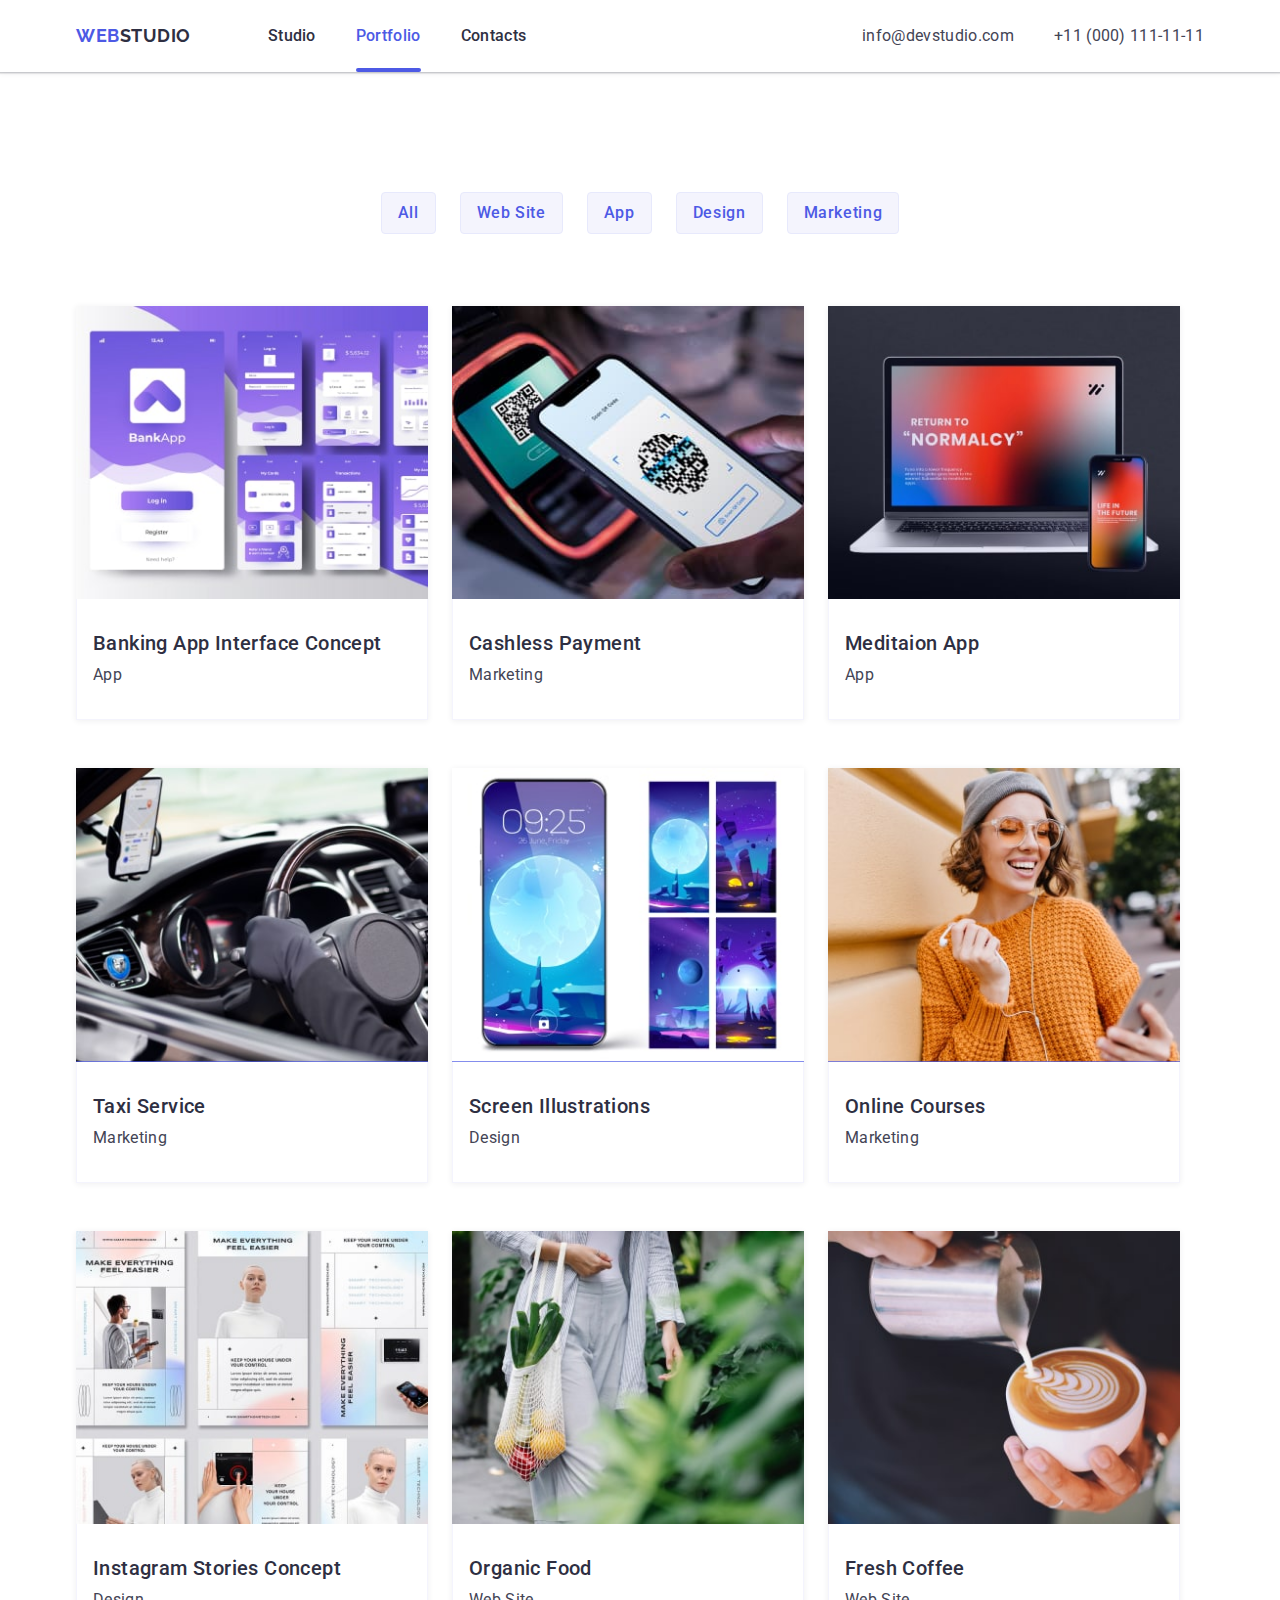
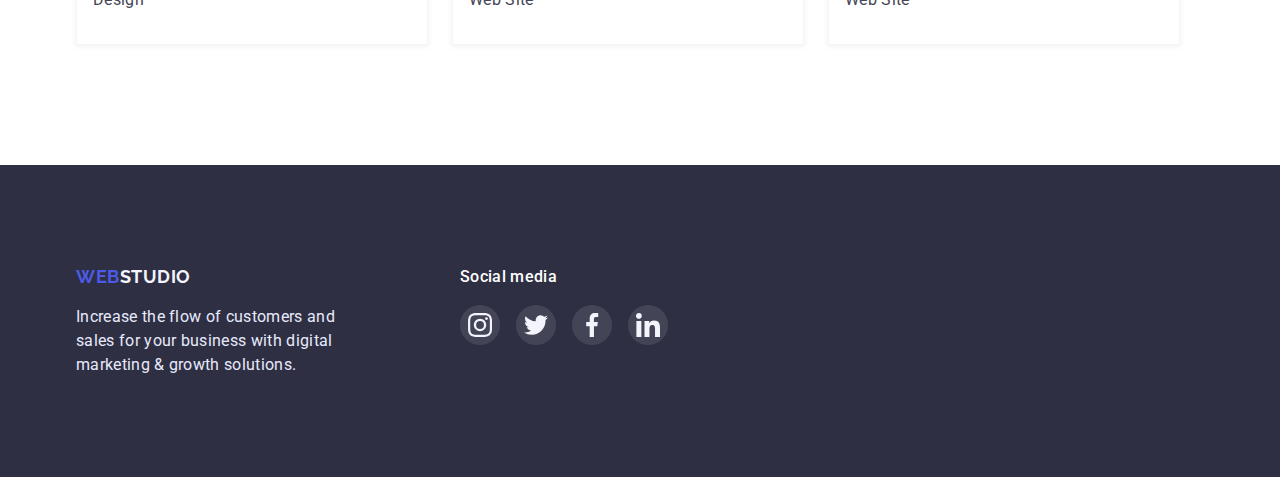
==== portfolio.html @ 23ae5c35 "Clonned" ====
<!DOCTYPE html>
<html lang="en">
  <head>
    <meta charset="UTF-8" />
    <meta http-equiv="X-UA-Compatible" content="IE=edge" />
    <meta name="viewport" content="width=device-width, initial-scale=1.0" />
    <title>Портфоліо</title>
    <link
      href="https://fonts.googleapis.com/css2?family=Raleway:wght@700&family=Roboto:wght@400;500;700;900&display=swap"
      rel="stylesheet"
    />
    <link
      rel="stylesheet"
      href="https://cdnjs.cloudflare.com/ajax/libs/modern-normalize/1.1.0/modern-normalize.min.css"
    />
    <link rel="stylesheet" href="./css/styles.css" />
  </head>
  <body>
    <header class="header">
      <div class="header-nav container">
        <nav class="main-nav">
          <a href="./index.html" class="logo"><span class="logo-web">WEB</span>STUDIO</a>
          <ul class="nav-list list">
            <li class="nav-item"><a class="link nav-link" href="./index.html">Studio</a></li>
            <li class="nav-item">
              <a class="link nav-link current" href="./portfolio.html">Portfolio</a>
            </li>
            <li class="nav-item"><a class="link nav-link" href="/">Contacts</a></li>
          </ul>
        </nav>

        <ul class="contact-list list">
          <li class="contact-item">
            <a class="contact-info link" href="mailto:info@devstudio.com">info@devstudio.com</a>
          </li>
          <li class="contact-item">
            <a class="contact-info link" href="tel:+11(000)1111111">+11 (000) 111-11-11</a>
          </li>
        </ul>
      </div>
    </header>

    <main>
      <h1 class="visually-hidden">Page Portfolio</h1>
      <section class="section">
        <div class="container">
          <h2 class="visually-hidden">Content</h2>
          <ul class="list filter-btns-list">
            <li class="filter-btns-item">
              <button type="button" class="btn filter-btn">All</button>
            </li>
            <li class="filter-btns-item">
              <button type="button" class="btn filter-btn">Web Site</button>
            </li>
            <li class="filter-btns-item">
              <button type="button" class="btn filter-btn">App</button>
            </li>
            <li class="filter-btns-item">
              <button type="button" class="btn filter-btn">Design</button>
            </li>
            <li class="filter-btns-item">
              <button type="button" class="btn filter-btn">Marketing</button>
            </li>
          </ul>
          <ul class="content-list list">
            <li class="content-item">
              <article class="content-product">
                <a href="#" class="content-link link">
                  <div class="content-thumb">
                    <img
                      width="360"
                      height="300"
                      src="./images/photo-1-min.jpg"
                      alt="Banking App Interface Concept"
                    />
                    <div class="content-overlay">
                      <div class="content-action">
                        <p class="description">
                          14 Stylish and User-Friendly App Design Concepts · Task Manager App ·
                          Calorie Tracker App · Exotic Fruit Ecommerce App · Cloud Storage App
                        </p>
                      </div>
                    </div>
                  </div>
                  <div class="content-thumb-description">
                    <h3 class="name">Banking App Interface Concept</h3>
                    <p class="description">App</p>
                  </div>
                </a>
              </article>
            </li>
            <li class="content-item">
              <a href="#" class="content-link link">
                <div class="content-thumb">
                  <img
                    width="360"
                    height="300"
                    src="./images/photo-2-min.jpg"
                    alt="Cashless Payment"
                  />
                  <div class="content-overlay">
                    <div class="content-action">
                      <p class="description">
                        14 Stylish and User-Friendly App Design Concepts · Task Manager App ·
                        Calorie Tracker App · Exotic Fruit Ecommerce App · Cloud Storage App
                      </p>
                    </div>
                  </div>
                </div>
                <div class="content-thumb-description">
                  <h3 class="name">Cashless Payment</h3>

                  <p class="description">Marketing</p>
                </div>
              </a>
            </li>
            <li class="content-item">
              <a href="#" class="content-link link">
                <div class="content-thumb">
                  <img
                    width="360"
                    height="300"
                    src="./images/photo-3-min.jpg"
                    alt=">Meditaion App"
                  />
                  <div class="content-overlay">
                    <div class="content-action">
                      <p class="description">
                        14 Stylish and User-Friendly App Design Concepts · Task Manager App ·
                        Calorie Tracker App · Exotic Fruit Ecommerce App · Cloud Storage App
                      </p>
                    </div>
                  </div>
                </div>
                <div class="content-thumb-description">
                  <h3 class="name">Meditaion App</h3>
                  <p class="description">App</p>
                </div>
              </a>
            </li>
            <li class="content-item">
              <a href="#" class="content-link link">
                <div class="content-thumb">
                  <img width="360" height="300" src="./images/photo-4-min.jpg" alt="Taxi Service" />
                  <div class="content-overlay">
                    <div class="content-action">
                      <p class="description">
                        14 Stylish and User-Friendly App Design Concepts · Task Manager App ·
                        Calorie Tracker App · Exotic Fruit Ecommerce App · Cloud Storage App
                      </p>
                    </div>
                  </div>
                </div>
                <div class="content-thumb-description">
                  <h3 class="name">Taxi Service</h3>
                  <p class="description">Marketing</p>
                </div>
              </a>
            </li>
            <li class="content-item">
              <a href="#" class="content-link link">
                <div class="content-thumb">
                  <img
                    width="360"
                    height="300"
                    src="./images/photo-5-min.jpg"
                    alt="Screen Illustrations"
                  />
                  <div class="content-overlay">
                    <div class="content-action">
                      <p class="description">
                        14 Stylish and User-Friendly App Design Concepts · Task Manager App ·
                        Calorie Tracker App · Exotic Fruit Ecommerce App · Cloud Storage App
                      </p>
                    </div>
                  </div>
                </div>
                <div class="content-thumb-description">
                  <h3 class="name">Screen Illustrations</h3>
                  <p class="description">Design</p>
                </div>
              </a>
            </li>
            <li class="content-item">
              <a href="#" class="content-link link">
                <div class="content-thumb">
                  <img
                    width="360"
                    height="300"
                    src="./images/photo-6-min.jpg"
                    alt="Online Courses"
                  />
                  <div class="content-overlay">
                    <div class="content-action">
                      <p class="description">
                        14 Stylish and User-Friendly App Design Concepts · Task Manager App ·
                        Calorie Tracker App · Exotic Fruit Ecommerce App · Cloud Storage App
                      </p>
                    </div>
                  </div>
                </div>
                <div class="content-thumb-description">
                  <h3 class="name">Online Courses</h3>
                  <p class="description">Marketing</p>
                </div>
              </a>
            </li>
            <li class="content-item">
              <a href="#" class="content-link link">
                <div class="content-thumb">
                  <img
                    width="360"
                    height="300"
                    src="./images/photo-7-min.jpg"
                    alt="Instagram Stories Concept"
                  />
                  <div class="content-overlay">
                    <div class="content-action">
                      <p class="description">
                        14 Stylish and User-Friendly App Design Concepts · Task Manager App ·
                        Calorie Tracker App · Exotic Fruit Ecommerce App · Cloud Storage App
                      </p>
                    </div>
                  </div>
                </div>
                <div class="content-thumb-description">
                  <h3 class="name">Instagram Stories Concept</h3>
                  <p class="description">Design</p>
                </div>
              </a>
            </li>
            <li class="content-item">
              <a href="#" class="content-link link">
                <div class="content-thumb">
                  <img width="360" height="300" src="./images/photo-8-min.jpg" alt="Organic Food" />
                  <div class="content-overlay">
                    <div class="content-action">
                      <p class="description">
                        14 Stylish and User-Friendly App Design Concepts · Task Manager App ·
                        Calorie Tracker App · Exotic Fruit Ecommerce App · Cloud Storage App
                      </p>
                    </div>
                  </div>
                </div>
                <div class="content-thumb-description">
                  <h3 class="name">Organic Food</h3>
                  <p class="description">Web Site</p>
                </div>
              </a>
            </li>
            <li class="content-item">
              <a href="#" class="content-link link">
                <div class="content-thumb">
                  <img width="360" height="300" src="./images/photo-9-min.jpg" alt="Fresh Coffee" />
                  <div class="content-overlay">
                    <div class="content-action">
                      <p class="description">
                        14 Stylish and User-Friendly App Design Concepts · Task Manager App ·
                        Calorie Tracker App · Exotic Fruit Ecommerce App · Cloud Storage App
                      </p>
                    </div>
                  </div>
                </div>
                <div class="content-thumb-description">
                  <h3 class="name">Fresh Coffee</h3>
                  <p class="description">Web Site</p>
                </div>
              </a>
            </li>
          </ul>
        </div>
      </section>
    </main>

    <footer class="footer">
      <div class="container">
        <div class="footer-box">
          <div class="footer-thumb">
            <a href="./index.html" class="logo-footer"><span class="logo-web">WEB</span>STUDIO</a>
            <p class="description">
              Increase the flow of customers and sales for your business with digital marketing &
              growth solutions.
            </p>
          </div>
          <div class="footer-box-soc">
            <h3 class="footer-soc-title description">Social media</h3>
            <ul class="footer-soc-list list">
              <li class="footer-soc-item">
                <a href="" class="icon-link footer-icon-link"
                  ><svg class="footer-soc-icon">
                    <use href="./images/icons.svg#icon-instagram"></use></svg
                ></a>
              </li>
              <li class="footer-soc-item">
                <a href="" class="icon-link footer-icon-link"
                  ><svg class="footer-soc-icon">
                    <use href="./images/icons.svg#icon-twitter"></use></svg
                ></a>
              </li>
              <li class="footer-soc-item">
                <a href="" class="icon-link footer-icon-link"
                  ><svg class="footer-soc-icon">
                    <use href="./images/icons.svg#icon-facebook"></use></svg
                ></a>
              </li>
              <li class="footer-soc-item">
                <a href="" class="icon-link footer-icon-link"
                  ><svg class="footer-soc-icon">
                    <use href="./images/icons.svg#icon-linkedin"></use></svg
                ></a>
              </li>
            </ul>
          </div>
        </div>
      </div>
    </footer>
  </body>
</html>
---- css/styles.css ----
/* ------Common stylesheet------- */
:root {
  --color-primary-white: #ffffff;
  --color-text: #434455;
  --color-dark: #2e2f42;
  --color-primary-brand: #4d5ae5;
  --color-accent-brand: #404bbf;
  --color-light: #f4f4fd;
  --color-accent: #e7e9fc;
  --color-success: #31d0aa;
  --color-light-slate: #8e8f99;
  --color-modal: #fcfcfc;
  --color-backdrop: rgba(46, 47, 66, 0.4);

  --font-weight-main: 500;
  --font-size-main: 16px;
  --line-height-main: 1.5;
  --letter-spacing-main: 0.02em;
  --card-set-gap: 24px;

  --cubick-bezier: cubic-bezier(0.4, 0, 0.2, 1);
}

html {
  box-sizing: border-box;
}

body {
  font-family: 'Roboto', sans-serif;
  font-size: var(--font-size-main);
  line-height: var(--line-height-main);
  color: var(--color-text);
  background-color: var(--color-primary-white);
}

img {
  display: block;
  max-width: 100%;
  height: auto;
}

.container {
  text-align: center;
  max-width: 1158px;
  margin: 0 auto;
  padding-left: 15px;
  padding-right: 15px;
}

.section {
  padding: 120px 0px;
}

.section.no-padding {
  padding-top: 0;
  padding-bottom: 0;
}

.list {
  margin: 0;
  padding: 0;
  list-style: none;
}

.link {
  font-weight: var(--font-weight-main);
  letter-spacing: var(--letter-spacing-main);
  color: var(--color-dark);
  text-decoration: none;
}

.icon-link {
  width: 100%;
  height: 100%;

  display: flex;
  align-items: center;
  justify-content: center;

  color: var(--color-light);

  border-radius: 50%;
  text-decoration: none;
}

.btn {
  display: inline-block;
  font-family: inherit;
  cursor: pointer;
  font-weight: var(--font-weight-main);
  font-size: var(--font-size-main);
  letter-spacing: 0.04em;
  border-radius: 4px;
  border: 1px solid transparent;

  transition-property: background-color, box-shadow, color, border;
  transition-duration: 250ms;
  transition-timing-function: var(--cubick-bezier);
}

.visually-hidden {
  position: absolute;
  width: 1px;
  height: 1px;
  margin: -1px;
  border: 0;
  padding: 0;

  white-space: nowrap;
  clip-path: inset(100%);
  clip: rect(0 0 0 0);
  overflow: hidden;
}

.title {
  margin-top: 0;
  margin-bottom: 0;
  font-weight: var(--font-weight-main);
  font-size: 36px;
  line-height: 1.11;
  text-align: center;
  letter-spacing: var(--letter-spacing-main);
  color: var(--color-dark);
  text-transform: capitalize;
}

.name {
  margin-top: 0;
  margin-bottom: 8px;
  font-weight: var(--font-weight-main);
  font-size: 20px;
  line-height: 1.2;
  letter-spacing: var(--letter-spacing-main);
  color: var(--color-dark);
}

.description {
  margin-top: 0;
  margin-bottom: 0;
  font-weight: 400;
  letter-spacing: var(--letter-spacing-main);
  color: var(--color-text);
}

h2.title {
  margin-bottom: 72px;
}

/* ---Logo section--- */
.header {
  background-color: var(--color-primary-white);

  box-shadow: 0px 2px 1px rgba(46, 47, 66, 0.08), 0px 1px 1px rgba(46, 47, 66, 0.16),
    0px 1px 6px rgba(46, 47, 66, 0.08);
}

.header-nav {
  display: flex;
  align-items: center;
}

.main-nav {
  display: flex;
  align-items: center;
}

.logo,
.logo-footer {
  display: block;
  margin-right: 77px;

  color: var(--color-dark);
  font-family: 'Raleway', sans-serif;
  font-weight: 700;
  font-size: 18px;
  line-height: 1.33;
  letter-spacing: 0.03em;
  text-decoration: none;
}
.logo-web {
  color: var(--color-primary-brand);
}

a.logo {
  padding-top: var(--card-set-gap);
  padding-bottom: var(--card-set-gap);
}

.nav-list {
  display: flex;
}

.nav-item:not(:last-child) {
  margin-right: 40px;
}

.nav-link {
  position: relative;
  display: block;

  padding-top: var(--card-set-gap);
  padding-bottom: var(--card-set-gap);
  transition: color 250ms var(--cubick-bezier);
}

.nav-link:hover,
.nav-link:focus {
  color: inherit;
}

.nav-link:active {
  color: var(--color-primary-brand);
}

.nav-link.current {
  color: var(--color-primary-brand);
}

.nav-link.current::after {
  content: '';
  position: absolute;

  left: 0;
  bottom: 0;

  width: 100%;
  height: 4px;

  background: var(--color-primary-brand);
  border-radius: 2px;
  pointer-events: none;
}

.contact-list {
  display: flex;
  margin-left: auto;
}

.contact-item:not(:last-child) {
  margin-right: 40px;
}

.contact-info {
  font-weight: inherit;
  color: inherit;
  transition: color 250ms var(--cubick-bezier);
}

.contact-info:hover,
.contact-info:focus {
  color: var(--color-primary-brand);
}

/* ---Hero section--- */

.hero {
  padding-top: 192px;
  padding-bottom: 192px;
  text-align: center;
}

.overlay {
  max-width: 1440px;
  height: 600px;
  margin-left: auto;
  margin-right: auto;

  background-color: var(--color-dark);
  background-image: linear-gradient(to top left, #2e2f42b3, #2e2f42b3),
    url(../images/header-backgraund.jpg);
  background-repeat: no-repeat;
  background-position: center;
  background-size: cover;
}

.hero-title.title {
  margin-bottom: 48px;
  font-size: 56px;
  line-height: 1.07;
  text-transform: none;
  color: var(--color-primary-white);
}

.hero-btn {
  line-height: 1.18;
  color: var(--color-primary-white);
  background-color: var(--color-primary-brand);
  box-shadow: 0px 4px 4px rgba(0, 0, 0, 0.15);
  padding: 16px 32px;
  min-width: 170px;
  border: 0;
}

.hero-btn:hover,
.hero-btn:focus {
  box-shadow: 0px 2px 1px rgba(46, 47, 66, 0.08), 0px 1px 1px rgba(46, 47, 66, 0.16),
    0px 1px 6px rgba(46, 47, 66, 0.08);
}

.hero-btn:active {
  background-color: var(--color-accent-brand);
  box-shadow: 0px 4px 4px rgba(0, 0, 0, 0.15);
  transition: none;
}

/* Modal section */

.backdrop {
  position: fixed;

  top: 0;
  left: 0;
  width: 100%;
  height: 100%;

  background-color: var(--color-backdrop);
  opacity: 1;
  transition: opacity 250ms var(--cubick-bezier);
}

.backdrop.is-hidden {
  opacity: 0;
  pointer-events: none;
  visibility: hidden;
}

.backdrop.is-hidden .modal {
  transform: translate(-50%, -50%) scale(1.1);
}

.modal {
  position: absolute;
  top: 50%;
  left: 50%;

  min-width: 408px;
  min-height: 576px;

  background-color: var(--color-modal);
  box-shadow: 0px 1px 1px rgba(0, 0, 0, 0.14), 0px 1px 3px rgba(0, 0, 0, 0.12),
    0px 2px 1px rgba(0, 0, 0, 0.2);
  border-radius: 4px;

  transform: translate(-50%, -50%) scale(1);
  transition: transform 250ms var(--cubick-bezier);
}

.btn-close {
  position: absolute;
  top: 24px;
  right: 24px;

  display: flex;
  justify-content: center;
  align-items: center;

  width: 24px;
  height: 24px;

  border-radius: 50%;
  border: 1px solid rgba(0, 0, 0, 0.1);
  background-color: var(--color-accent);
}

.modal-close-btn {
  width: 8px;
  height: 8px;
  --color-modal-close-btn: #000000;
}
/* ---Features Section--- */

.features-list {
  display: flex;
}

.features-item {
  width: 264px;
  text-align: left;
}

.features-item:not(:last-child) {
  margin-right: var(--card-set-gap);
}

.features-thumb {
  display: flex;
  width: 264px;
  height: 112px;
  background-color: var(--color-light);
  justify-content: center;
  align-items: center;

  margin-bottom: 8px;
}

.features-icon {
  width: 64px;
  height: 64px;
  --color1: var(--color-dark);
  --color2: var(--color-primary-brand);
}

/* ---Product section--- */
.product.section {
  padding-top: 0px;
}

.product-list {
  display: flex;
}

.product-item + .product-item:not(:nth-child(4)) {
  margin-left: var(--card-set-gap);
}

/* ---Team section--- */

.team {
  background-color: var(--color-light);
}

.team-list {
  display: flex;
}

.team-item {
  background-color: var(--color-primary-white);
  box-shadow: 0px 1px 6px rgba(46, 47, 66, 0.08), 0px 1px 1px rgba(46, 47, 66, 0.16),
    0px 2px 1px rgba(46, 47, 66, 0.08);
  border-radius: 0px 0px 4px 4px;

  flex-basis: calc(100% / 4 - var(--card-set-gap));
}

.team-item:not(:nth-child(4n + 1)) {
  margin-left: var(--card-set-gap);
}

.team-thumb {
  padding-top: 32px;
  padding-bottom: 32px;
}

.team-thumb > .description {
  margin-bottom: 8px;
}

.team-soc-list {
  display: flex;
  padding: 4px 16px;
}

.team-soc-item {
  width: 40px;
  height: 40px;
}

.team-soc-item:not(:last-child) {
  margin-right: var(--card-set-gap);
}

.team-soc-link {
  background-color: #4d5ae5;
}

.team-soc-icon {
  width: 16px;
  height: 16px;
  fill: currentColor;
}

/* ---Customers section--- */

.container > .title {
  font-weight: 700;
  letter-spacing: 0.03em;
}

.customers-list {
  display: flex;
}

.customers-item {
  width: 168px;
  height: 88px;
}

.customers-item:not(:last-child) {
  margin-right: var(--card-set-gap);
}

.customers-icon-link.icon-link {
  border: 1px solid var(--color-light-slate);
  border-radius: 4px;

  background-color: var(--color-primary-white);
  color: var(--color-light-slate);
}

.customers-icon {
  fill: currentColor;
}

.customers-icon-link {
  transition: color 250ms var(--cubick-bezier), background-color 250ms var(--cubick-bezier);
}

.customers-icon-link:hover,
.customers-icon-link:focus {
  color: var(--color-primary-brand);
  border-color: var(--color-primary-brand);
}

/* ---Footer section--- */

.footer {
  padding-top: 100px;
  padding-bottom: 100px;
  background-color: var(--color-dark);
}

.footer-box {
  display: flex;
}

.footer-thumb {
  max-width: 264px;
  text-align: left;
}

.logo-footer {
  margin-bottom: 16px;
  color: var(--color-light);
}

.footer-thumb > .description {
  color: var(--color-accent);
  text-align: left;
}

.footer-box-soc {
  margin-left: 120px;
  width: 208px;
  height: 80px;
}

.footer-soc-title.description {
  font-weight: var(--font-weight-main);
  font-size: inherit;
  margin-bottom: 16px;
  text-align: left;

  color: var(--color-primary-white);
}

.footer-soc-list {
  display: flex;
}

.footer-soc-item {
  width: 40px;
  height: 40px;
}

.footer-soc-item:not(:last-child) {
  margin-right: 16px;
}

.footer-icon-link {
  background-color: rgba(255, 255, 255, 0.1);
  transition: background-color 250ms var(--cubick-bezier);
}

.footer-icon-link:hover,
.footer-icon-link:focus {
  background-color: var(--color-success);
}

.footer-soc-icon {
  width: 24px;
  height: 24px;
  fill: currentColor;
}

/* ---Portfolio.html stylesheet--- */

.section.contentn {
  padding-top: 96px;
}

.filter-btns-list {
  display: flex;
  justify-content: center;
  margin-bottom: 72px;
}

.filter-btns-item:not(:last-child) {
  margin-right: var(--card-set-gap);
}

.filter-btn.btn {
  line-height: var(--line-height-main);
  color: var(--color-primary-brand);
  background-color: var(--color-light);
  border-color: var(--color-accent);
  padding: 8px 16px;
}

.filter-btn.btn:hover,
.filter-btn.btn:focus {
  color: var(--color-primary-white);
  background-color: var(--color-primary-brand);
  box-shadow: 0px 3px 1px rgba(0, 0, 0, 0.1), 0px 2px 1px rgba(0, 0, 0, 0.08),
    0px 2px 2px rgba(0, 0, 0, 0.12);
  border: 1px solid transparent;
}

.content-list {
  display: flex;
  flex-wrap: wrap;
}

.content-item {
  margin-right: var(--card-set-gap);
  margin-bottom: 48px;
  flex-basis: calc(100% / 3 - var(--card-set-gap));
  background-color: var(--color-primary-white);
  box-shadow: 0px 1px 6px rgba(46, 47, 66, 0.08);

  transition: 250ms box-shadow var(--cubick-bezier);
}

.content-item:nth-child(3n) {
  margin-right: 0;
}

.content-item:nth-last-child(-n + 3) {
  margin-bottom: 0;
}

.content-item:hover,
.content-item:focus {
  box-shadow: 0px 2px 1px rgba(46, 47, 66, 0.08), 0px 1px 1px rgba(46, 47, 66, 0.16),
    0px 1px 6px rgba(46, 47, 66, 0.08);
}

.content-link {
  display: block;
}

.content-thumb-description {
  padding: 32px 16px;
  text-align: left;

  border: 0.5px solid var(--color-light);
  border-top: none;
}

.content-thumb {
  position: relative;
  overflow: hidden;
}

.content-overlay {
  position: absolute;

  width: 100%;
  height: 100%;
  bottom: 0;
  left: 0;

  background-color: var(--color-primary-brand);

  transform: translateY(100%);
  transition: transform 250ms var(--cubick-bezier);
}

.content-action {
  position: absolute;
  bottom: 0;
  left: 0;
  width: 100%;
  height: 100%;
}

.content-action > .description {
  color: var(--color-light);
  text-align: left;
  padding-left: 32px;
  padding-top: 40px;
  padding-right: 32px;
}

.content-item:hover .content-overlay,
.content-item:focus .content-overlay {
  transform: translateY(0);
}
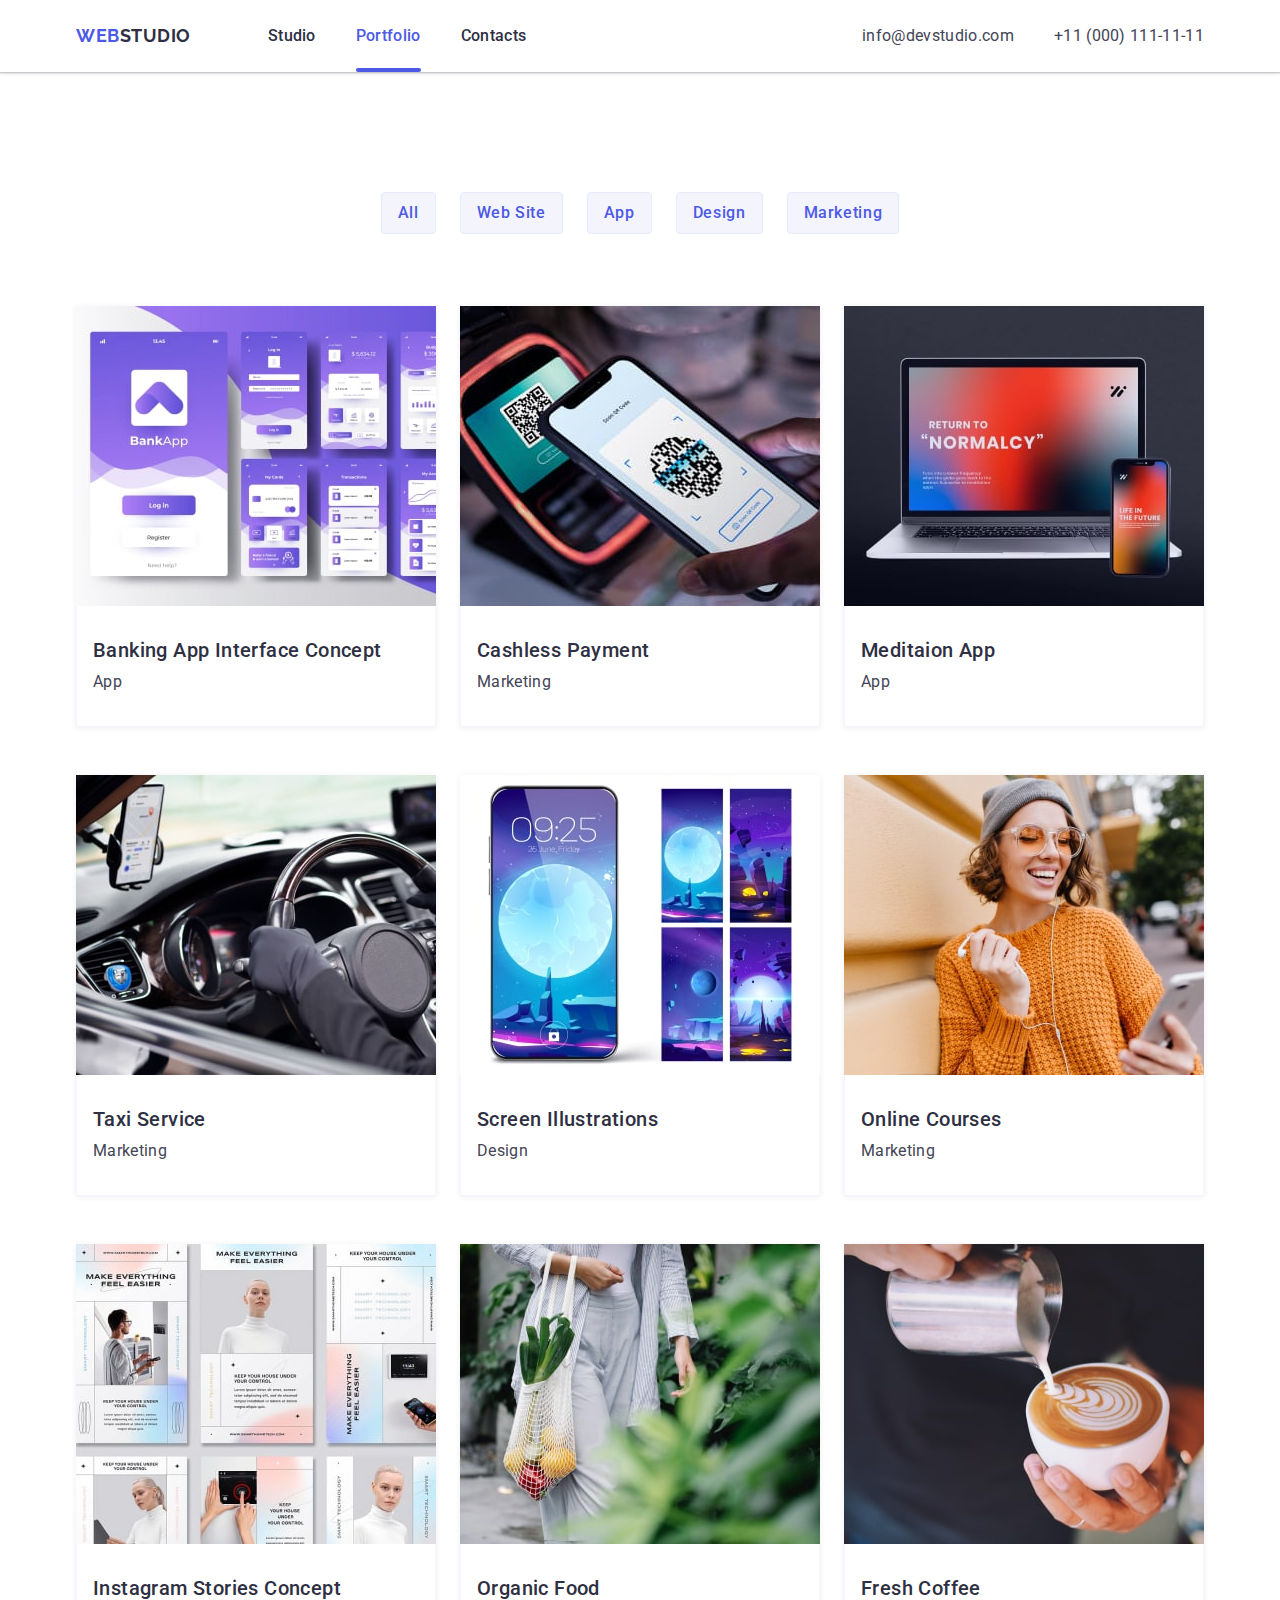
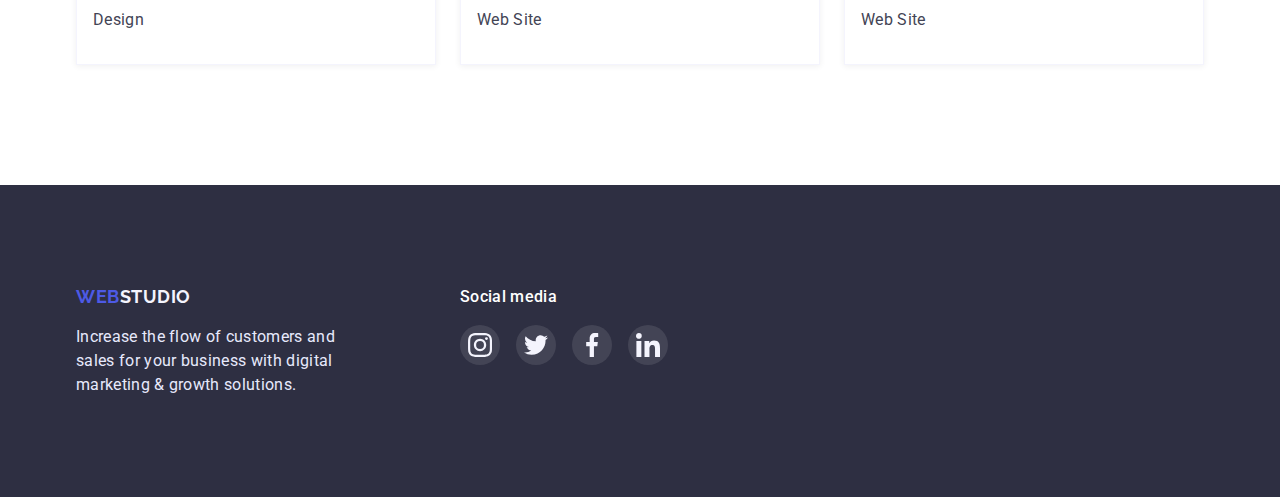
==== commit 14bb5db3: "some fixes" ====
--- a/portfolio.html
+++ b/portfolio.html
@@ -74,38 +74,34 @@
                       alt="Banking App Interface Concept"
                     />
                     <div class="content-overlay">
-                      <div class="content-action">
-                        <p class="description">
-                          14 Stylish and User-Friendly App Design Concepts · Task Manager App ·
-                          Calorie Tracker App · Exotic Fruit Ecommerce App · Cloud Storage App
-                        </p>
-                      </div>
-                    </div>
-                  </div>
-                  <div class="content-thumb-description">
-                    <h3 class="name">Banking App Interface Concept</h3>
-                    <p class="description">App</p>
-                  </div>
-                </a>
-              </article>
-            </li>
-            <li class="content-item">
-              <a href="#" class="content-link link">
-                <div class="content-thumb">
-                  <img
-                    width="360"
-                    height="300"
-                    src="./images/photo-2-min.jpg"
-                    alt="Cashless Payment"
-                  />
-                  <div class="content-overlay">
-                    <div class="content-action">
                       <p class="description">
                         14 Stylish and User-Friendly App Design Concepts · Task Manager App ·
                         Calorie Tracker App · Exotic Fruit Ecommerce App · Cloud Storage App
                       </p>
                     </div>
                   </div>
+                  <div class="content-thumb-description">
+                    <h3 class="name">Banking App Interface Concept</h3>
+                    <p class="description">App</p>
+                  </div>
+                </a>
+              </article>
+            </li>
+            <li class="content-item">
+              <a href="#" class="content-link link">
+                <div class="content-thumb">
+                  <img
+                    width="360"
+                    height="300"
+                    src="./images/photo-2-min.jpg"
+                    alt="Cashless Payment"
+                  />
+                  <div class="content-overlay">
+                    <p class="description">
+                      14 Stylish and User-Friendly App Design Concepts · Task Manager App · Calorie
+                      Tracker App · Exotic Fruit Ecommerce App · Cloud Storage App
+                    </p>
+                  </div>
                 </div>
                 <div class="content-thumb-description">
                   <h3 class="name">Cashless Payment</h3>
@@ -124,12 +120,10 @@
                     alt=">Meditaion App"
                   />
                   <div class="content-overlay">
-                    <div class="content-action">
-                      <p class="description">
-                        14 Stylish and User-Friendly App Design Concepts · Task Manager App ·
-                        Calorie Tracker App · Exotic Fruit Ecommerce App · Cloud Storage App
-                      </p>
-                    </div>
+                    <p class="description">
+                      14 Stylish and User-Friendly App Design Concepts · Task Manager App · Calorie
+                      Tracker App · Exotic Fruit Ecommerce App · Cloud Storage App
+                    </p>
                   </div>
                 </div>
                 <div class="content-thumb-description">
@@ -143,12 +137,10 @@
                 <div class="content-thumb">
                   <img width="360" height="300" src="./images/photo-4-min.jpg" alt="Taxi Service" />
                   <div class="content-overlay">
-                    <div class="content-action">
-                      <p class="description">
-                        14 Stylish and User-Friendly App Design Concepts · Task Manager App ·
-                        Calorie Tracker App · Exotic Fruit Ecommerce App · Cloud Storage App
-                      </p>
-                    </div>
+                    <p class="description">
+                      14 Stylish and User-Friendly App Design Concepts · Task Manager App · Calorie
+                      Tracker App · Exotic Fruit Ecommerce App · Cloud Storage App
+                    </p>
                   </div>
                 </div>
                 <div class="content-thumb-description">
@@ -167,12 +159,10 @@
                     alt="Screen Illustrations"
                   />
                   <div class="content-overlay">
-                    <div class="content-action">
-                      <p class="description">
-                        14 Stylish and User-Friendly App Design Concepts · Task Manager App ·
-                        Calorie Tracker App · Exotic Fruit Ecommerce App · Cloud Storage App
-                      </p>
-                    </div>
+                    <p class="description">
+                      14 Stylish and User-Friendly App Design Concepts · Task Manager App · Calorie
+                      Tracker App · Exotic Fruit Ecommerce App · Cloud Storage App
+                    </p>
                   </div>
                 </div>
                 <div class="content-thumb-description">
@@ -191,12 +181,10 @@
                     alt="Online Courses"
                   />
                   <div class="content-overlay">
-                    <div class="content-action">
-                      <p class="description">
-                        14 Stylish and User-Friendly App Design Concepts · Task Manager App ·
-                        Calorie Tracker App · Exotic Fruit Ecommerce App · Cloud Storage App
-                      </p>
-                    </div>
+                    <p class="description">
+                      14 Stylish and User-Friendly App Design Concepts · Task Manager App · Calorie
+                      Tracker App · Exotic Fruit Ecommerce App · Cloud Storage App
+                    </p>
                   </div>
                 </div>
                 <div class="content-thumb-description">
@@ -215,12 +203,10 @@
                     alt="Instagram Stories Concept"
                   />
                   <div class="content-overlay">
-                    <div class="content-action">
-                      <p class="description">
-                        14 Stylish and User-Friendly App Design Concepts · Task Manager App ·
-                        Calorie Tracker App · Exotic Fruit Ecommerce App · Cloud Storage App
-                      </p>
-                    </div>
+                    <p class="description">
+                      14 Stylish and User-Friendly App Design Concepts · Task Manager App · Calorie
+                      Tracker App · Exotic Fruit Ecommerce App · Cloud Storage App
+                    </p>
                   </div>
                 </div>
                 <div class="content-thumb-description">
@@ -234,12 +220,10 @@
                 <div class="content-thumb">
                   <img width="360" height="300" src="./images/photo-8-min.jpg" alt="Organic Food" />
                   <div class="content-overlay">
-                    <div class="content-action">
-                      <p class="description">
-                        14 Stylish and User-Friendly App Design Concepts · Task Manager App ·
-                        Calorie Tracker App · Exotic Fruit Ecommerce App · Cloud Storage App
-                      </p>
-                    </div>
+                    <p class="description">
+                      14 Stylish and User-Friendly App Design Concepts · Task Manager App · Calorie
+                      Tracker App · Exotic Fruit Ecommerce App · Cloud Storage App
+                    </p>
                   </div>
                 </div>
                 <div class="content-thumb-description">
@@ -253,12 +237,10 @@
                 <div class="content-thumb">
                   <img width="360" height="300" src="./images/photo-9-min.jpg" alt="Fresh Coffee" />
                   <div class="content-overlay">
-                    <div class="content-action">
-                      <p class="description">
-                        14 Stylish and User-Friendly App Design Concepts · Task Manager App ·
-                        Calorie Tracker App · Exotic Fruit Ecommerce App · Cloud Storage App
-                      </p>
-                    </div>
+                    <p class="description">
+                      14 Stylish and User-Friendly App Design Concepts · Task Manager App · Calorie
+                      Tracker App · Exotic Fruit Ecommerce App · Cloud Storage App
+                    </p>
                   </div>
                 </div>
                 <div class="content-thumb-description">
--- a/css/styles.css
+++ b/css/styles.css
@@ -1,6 +1,7 @@
 /* ------Common stylesheet------- */
 :root {
   --color-primary-white: #ffffff;
+  --color-primary-black: #000000;
   --color-text: #434455;
   --color-dark: #2e2f42;
   --color-primary-brand: #4d5ae5;
@@ -16,9 +17,10 @@
   --font-size-main: 16px;
   --line-height-main: 1.5;
   --letter-spacing-main: 0.02em;
+
   --card-set-gap: 24px;
 
-  --cubick-bezier: cubic-bezier(0.4, 0, 0.2, 1);
+  --anim-main: 250ms cubic-bezier(0.4, 0, 0.2, 1);
 }
 
 html {
@@ -45,6 +47,7 @@
   margin: 0 auto;
   padding-left: 15px;
   padding-right: 15px;
+
 }
 
 .section {
@@ -200,7 +203,7 @@
 
   padding-top: var(--card-set-gap);
   padding-bottom: var(--card-set-gap);
-  transition: color 250ms var(--cubick-bezier);
+  transition: color var(--anim-main);
 }
 
 .nav-link:hover,
@@ -243,7 +246,7 @@
 .contact-info {
   font-weight: inherit;
   color: inherit;
-  transition: color 250ms var(--cubick-bezier);
+  transition: color var(--anim-main);
 }
 
 .contact-info:hover,
@@ -315,7 +318,7 @@
 
   background-color: var(--color-backdrop);
   opacity: 1;
-  transition: opacity 250ms var(--cubick-bezier);
+  transition: opacity var(--anim-main), visibility var(--anim-main);
 }
 
 .backdrop.is-hidden {
@@ -342,7 +345,7 @@
   border-radius: 4px;
 
   transform: translate(-50%, -50%) scale(1);
-  transition: transform 250ms var(--cubick-bezier);
+  transition: transform var(--anim-main);
 }
 
 .btn-close {
@@ -350,12 +353,12 @@
   top: 24px;
   right: 24px;
 
+  width: 24px;
+  height: 24px;
+
   display: flex;
   justify-content: center;
   align-items: center;
-
-  width: 24px;
-  height: 24px;
 
   border-radius: 50%;
   border: 1px solid rgba(0, 0, 0, 0.1);
@@ -365,7 +368,7 @@
 .modal-close-btn {
   width: 8px;
   height: 8px;
-  --color-modal-close-btn: #000000;
+  --color-modal-close-btn: var(--color-primary-black);
 }
 /* ---Features Section--- */
 
@@ -460,7 +463,7 @@
 }
 
 .team-soc-link {
-  background-color: #4d5ae5;
+  background-color: var(--color-primary-brand);
 }
 
 .team-soc-icon {
@@ -502,7 +505,7 @@
 }
 
 .customers-icon-link {
-  transition: color 250ms var(--cubick-bezier), background-color 250ms var(--cubick-bezier);
+  transition: color var(--anim-main), background-color var(--anim-main);
 }
 
 .customers-icon-link:hover,
@@ -568,7 +571,7 @@
 
 .footer-icon-link {
   background-color: rgba(255, 255, 255, 0.1);
-  transition: background-color 250ms var(--cubick-bezier);
+  transition: background-color var(--anim-main);
 }
 
 .footer-icon-link:hover,
@@ -618,16 +621,20 @@
 .content-list {
   display: flex;
   flex-wrap: wrap;
+
+
 }
 
 .content-item {
   margin-right: var(--card-set-gap);
   margin-bottom: 48px;
-  flex-basis: calc(100% / 3 - var(--card-set-gap));
+  flex-basis: calc((100% - var(--card-set-gap)*2) / 3);
   background-color: var(--color-primary-white);
   box-shadow: 0px 1px 6px rgba(46, 47, 66, 0.08);
 
-  transition: 250ms box-shadow var(--cubick-bezier);
+
+
+  transition: box-shadow var(--anim-main);
 }
 
 .content-item:nth-child(3n) {
@@ -664,26 +671,19 @@
 .content-overlay {
   position: absolute;
 
-  width: 100%;
-  height: 100%;
   bottom: 0;
   left: 0;
 
+  width: 100%;
+  height: 100%; 
+
   background-color: var(--color-primary-brand);
 
   transform: translateY(100%);
-  transition: transform 250ms var(--cubick-bezier);
-}
-
-.content-action {
-  position: absolute;
-  bottom: 0;
-  left: 0;
-  width: 100%;
-  height: 100%;
-}
-
-.content-action > .description {
+  transition: transform var(--anim-main);
+}
+
+.content-overlay > .description {
   color: var(--color-light);
   text-align: left;
   padding-left: 32px;
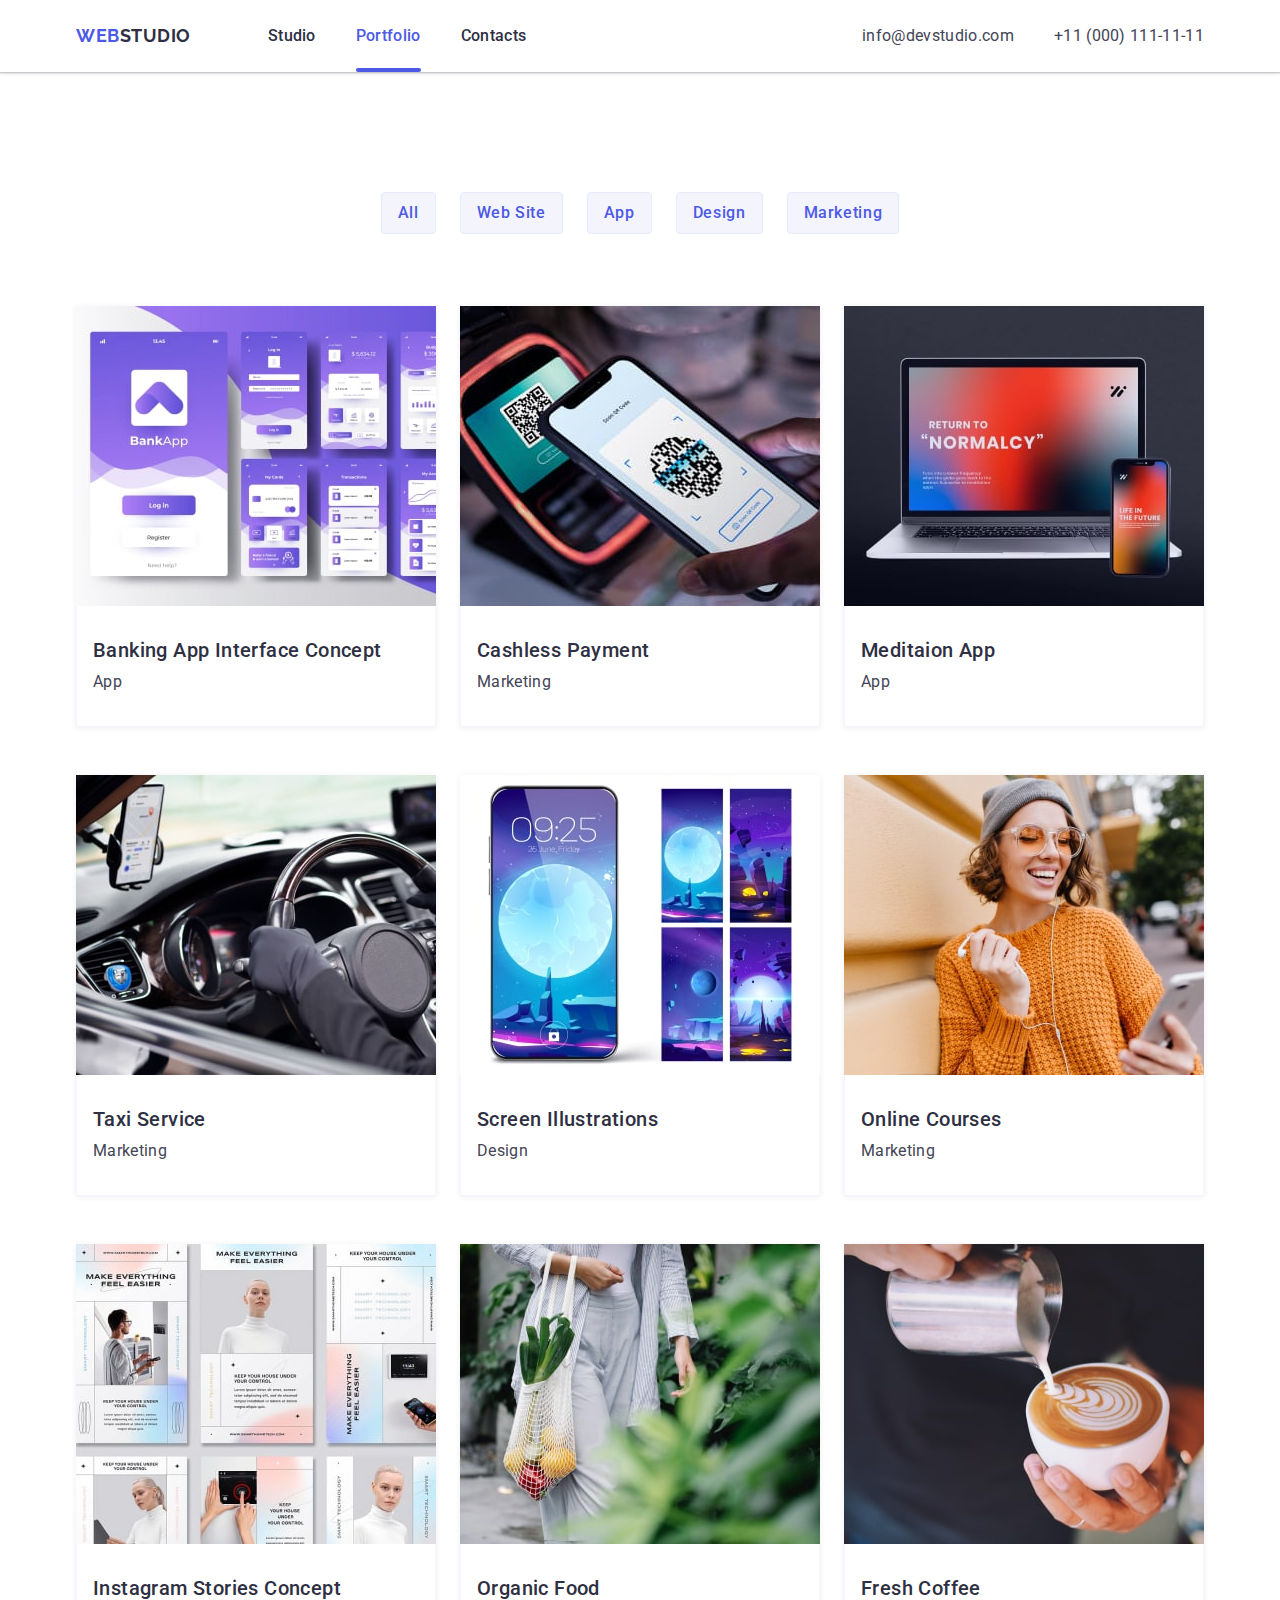
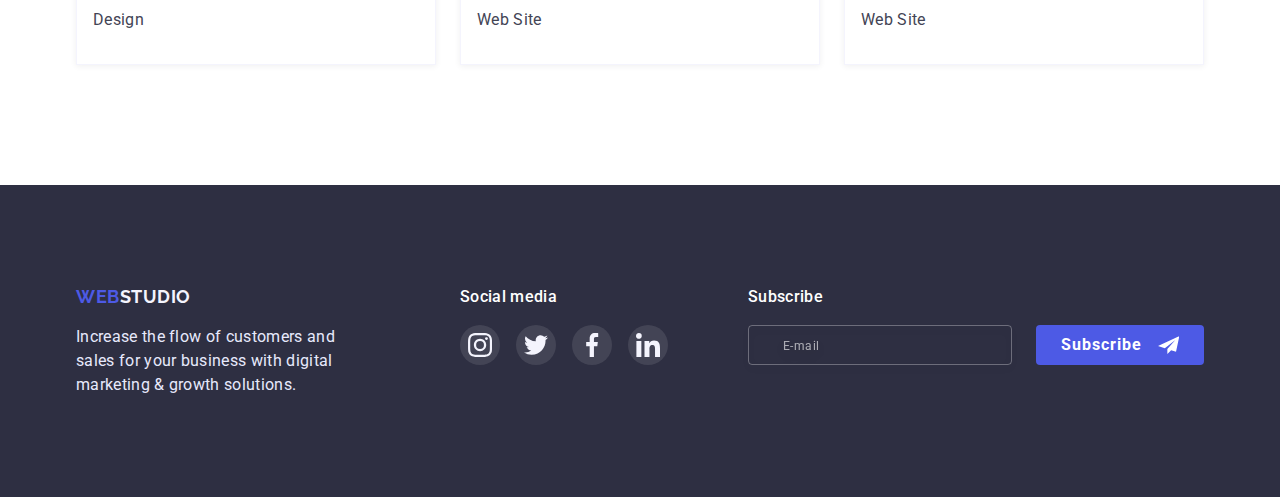
==== commit edf731e5: "Attached forms" ====
--- a/portfolio.html
+++ b/portfolio.html
@@ -293,6 +293,26 @@
               </li>
             </ul>
           </div>
+
+          <div class="footer-sub-form">
+            <form>
+              <label class="footer-form"
+                ><span class="footer-label description">Subscribe</span
+                ><input
+                  class="field-area footer-field-area"
+                  type="email"
+                  name="user-email"
+                  placeholder="E-mail"
+                  autocomplete="off"
+              /></label>
+            </form>
+            <button type="submit" class="footer-sub-btn btn">
+              <span>Subscribe</span>
+              <svg class="footer-sub-icon">
+                <use href="./images/icons.svg#icon-footer-sub"></use>
+              </svg>
+            </button>
+          </div>
         </div>
       </div>
     </footer>
--- a/css/styles.css
+++ b/css/styles.css
@@ -12,6 +12,7 @@
   --color-light-slate: #8e8f99;
   --color-modal: #fcfcfc;
   --color-backdrop: rgba(46, 47, 66, 0.4);
+  --color-normal-grey: #757575;
 
   --font-weight-main: 500;
   --font-size-main: 16px;
@@ -41,13 +42,17 @@
   height: auto;
 }
 
+input {
+  padding: 0;
+  margin: 0;
+}
+
 .container {
   text-align: center;
   max-width: 1158px;
   margin: 0 auto;
   padding-left: 15px;
   padding-right: 15px;
-
 }
 
 .section {
@@ -90,6 +95,7 @@
   display: inline-block;
   font-family: inherit;
   cursor: pointer;
+
   font-weight: var(--font-weight-main);
   font-size: var(--font-size-main);
   letter-spacing: 0.04em;
@@ -339,6 +345,8 @@
   min-width: 408px;
   min-height: 576px;
 
+  padding: 72px 24px 24px;
+
   background-color: var(--color-modal);
   box-shadow: 0px 1px 1px rgba(0, 0, 0, 0.14), 0px 1px 3px rgba(0, 0, 0, 0.12),
     0px 2px 1px rgba(0, 0, 0, 0.2);
@@ -348,7 +356,129 @@
   transition: transform var(--anim-main);
 }
 
-.btn-close {
+.modal-text {
+  margin-bottom: 16px;
+
+  font-size: 16px;
+  line-height: 1.5;
+  text-transform: none;
+}
+
+.modal-form {
+  display: flex;
+  flex-direction: column;
+  text-align: left;
+}
+
+.form-field {
+  position: relative;
+
+  display: flex;
+  flex-direction: column;
+  font-weight: 400;
+  font-size: 12px;
+  line-height: 1.16;
+
+  letter-spacing: 0.01em;
+
+  color: var(--color-light-slate);
+
+ 
+}
+
+.form-field:not(:first-child) {
+  margin-top: 8px;
+}
+
+.form-label {
+  margin-bottom: 4px;
+}
+
+.field-area {
+  width: 360px;
+  height: 40px;
+
+  padding: 8px 34px;
+
+  border: 1px solid rgba(33, 33, 33, 0.2);
+  border-radius: 4px;
+
+  color: var(--color-primary-black);
+
+  transition: border-color var(--anim-main);
+  outline: none;
+}
+
+.modal-form .field-area:focus {
+  border-color: var(--color-primary-brand);
+}
+
+.form-field-icon {
+  position: absolute;
+  left: 16px;
+  bottom: 8px;
+
+  display: flex;
+  align-items: center;
+  justify-content: center;
+  width: 18px;
+  height: 24px;
+
+  color: var(--color-dark);
+  --color1: currentColor;
+  transition: color var(--anim-main);
+
+  
+}
+
+.modal-form .form-field:focus-within .form-field-icon {
+  color: var(--color-primary-brand);
+}
+
+textarea {
+  width: 360px;
+  height: 120px;
+  padding: 8px 16px;
+  margin: 0;
+
+  border: 1px solid rgba(33, 33, 33, 0.2);
+  border-radius: 4px;
+
+  color: var(--color-primary-black);
+
+  resize: none;
+  outline: none;
+  transition: border-color var(--anim-main);
+}
+
+textarea::placeholder {
+  font-weight: 400;
+  font-size: 12px;
+  line-height: 1.16;
+
+  letter-spacing: 0.01em;
+
+  color: rgba(117, 117, 117, 0.5);
+}
+
+textarea:focus {
+  border-color: var(--color-primary-brand);
+}
+
+.modal-send-btn {
+  width: 170px;
+  padding: 16px 32px;
+
+  font-size: 16px;
+  line-height: 1.18;
+
+  box-shadow: 0px 4px 4px rgba(0, 0, 0, 0.15);
+
+  background-color: var(--color-primary-brand);
+  color: var(--color-primary-white);
+}
+
+.modal-close-btn {
   position: absolute;
   top: 24px;
   right: 24px;
@@ -363,13 +493,89 @@
   border-radius: 50%;
   border: 1px solid rgba(0, 0, 0, 0.1);
   background-color: var(--color-accent);
-}
-
-.modal-close-btn {
+
+  transition: box-shadow var(--anim-main), border-radius var(--anim-main);
+}
+
+.modal-close-btn:hover {
+  box-shadow: 0px 1px 6px rgba(46, 47, 66, 0.08), 0px 1px 1px rgba(46, 47, 66, 0.16),
+    0px 2px 1px rgba(46, 47, 66, 0.08);
+  border-radius: 4px;
+}
+
+.close-btn-icon {
   width: 8px;
   height: 8px;
-  --color-modal-close-btn: var(--color-primary-black);
-}
+  --color1: var(--color-primary-black);
+}
+
+/* checkbox */
+
+.form-field-checkbox {
+  display: flex;
+  flex-direction: row;
+  align-items: center;
+  margin-top: 16px;
+  margin-bottom: 24px;
+  padding-left: 8px;
+
+  font-weight: 400;
+  font-size: 12px;
+  line-height: 1.33;
+  letter-spacing: 0.04em;
+
+  color: var(--color-normal-grey);
+
+ 
+}
+
+.form-field-checkbox .checkbox {
+  position: absolute;
+  width: 1px;
+  height: 1px;
+  margin: -1px;
+  border: 0;
+  padding: 0;
+
+  white-space: nowrap;
+  clip-path: inset(100%);
+  clip: rect(0 0 0 0);
+  overflow: hidden;
+}
+
+.checkbox-icon {
+  display: flex;
+  width: 16px;
+  height: 16px;
+
+  margin-right: 8px;
+  align-items: center;
+  border: 1.25px solid var(--color-dark);
+  border-radius: 2px;
+
+  transition: background-color var(--anim-main), border-color var(--anim-main);
+}
+
+.checkbox-icon-svg {
+  opacity: 0;
+  transition: opacity var(--anim-main);
+ 
+}
+
+.checkbox:checked + .checkbox-icon {
+  background-color: var(--color-primary-brand);
+  border-color: var(--color-primary-brand);
+ 
+}
+
+.checkbox:checked + .checkbox-icon > .checkbox-icon-svg {
+  opacity: 1;
+}
+
+.checkbox-link {
+  color: var(--color-primary-brand);
+}
+
 /* ---Features Section--- */
 
 .features-list {
@@ -524,11 +730,14 @@
 
 .footer-box {
   display: flex;
+
+  text-align: left;
+
+
 }
 
 .footer-thumb {
   max-width: 264px;
-  text-align: left;
 }
 
 .logo-footer {
@@ -538,20 +747,21 @@
 
 .footer-thumb > .description {
   color: var(--color-accent);
-  text-align: left;
 }
 
 .footer-box-soc {
   margin-left: 120px;
   width: 208px;
   height: 80px;
-}
-
-.footer-soc-title.description {
+
+  
+}
+
+.footer-soc-title.description,
+.footer-label.description {
   font-weight: var(--font-weight-main);
   font-size: inherit;
   margin-bottom: 16px;
-  text-align: left;
 
   color: var(--color-primary-white);
 }
@@ -583,6 +793,72 @@
   width: 24px;
   height: 24px;
   fill: currentColor;
+}
+
+.footer-sub-form {
+  display: flex;
+
+  margin-left: 80px;
+  height: 80px;
+  
+}
+
+.footer-form {
+  display: flex;
+  flex-direction: column;
+
+ 
+}
+
+.footer-field-area {
+  width: 264px;
+  background-color: inherit;
+  border: 1px solid rgba(255, 255, 255, 0.3);
+  filter: drop-shadow(0px 4px 4px rgba(0, 0, 0, 0.15));
+  border-radius: 4px;
+  color: var(--color-primary-white);
+  outline: none;
+}
+
+.footer-field-area::placeholder {
+  font-weight: 400;
+  font-size: 12px;
+  line-height: 2;
+  letter-spacing: 0.04em;
+
+  color: rgba(255, 255, 255, 0.6);
+}
+
+.footer-sub-btn {
+  display: flex;
+  align-self: flex-end;
+
+  padding: 8px 24px;
+  margin-left: 24px;
+
+  width: 168px;
+  height: 40px;
+
+  font-weight: 700;
+  line-height: 1.5;
+  align-items: center;
+  text-align: center;
+  letter-spacing: 0.06em;
+
+  background-color: var(--color-primary-brand);
+  color: var(--color-primary-white);
+
+  
+}
+
+.footer-sub-icon {
+  margin-left: 16px;
+
+  width: 24px;
+  height: 20px;
+  fill: currentColor;
+
+ 
 }
 
 /* ---Portfolio.html stylesheet--- */
@@ -621,18 +897,14 @@
 .content-list {
   display: flex;
   flex-wrap: wrap;
-
-
 }
 
 .content-item {
   margin-right: var(--card-set-gap);
   margin-bottom: 48px;
-  flex-basis: calc((100% - var(--card-set-gap)*2) / 3);
+  flex-basis: calc((100% - var(--card-set-gap) * 2) / 3);
   background-color: var(--color-primary-white);
   box-shadow: 0px 1px 6px rgba(46, 47, 66, 0.08);
-
-
 
   transition: box-shadow var(--anim-main);
 }
@@ -675,7 +947,7 @@
   left: 0;
 
   width: 100%;
-  height: 100%; 
+  height: 100%;
 
   background-color: var(--color-primary-brand);
 
